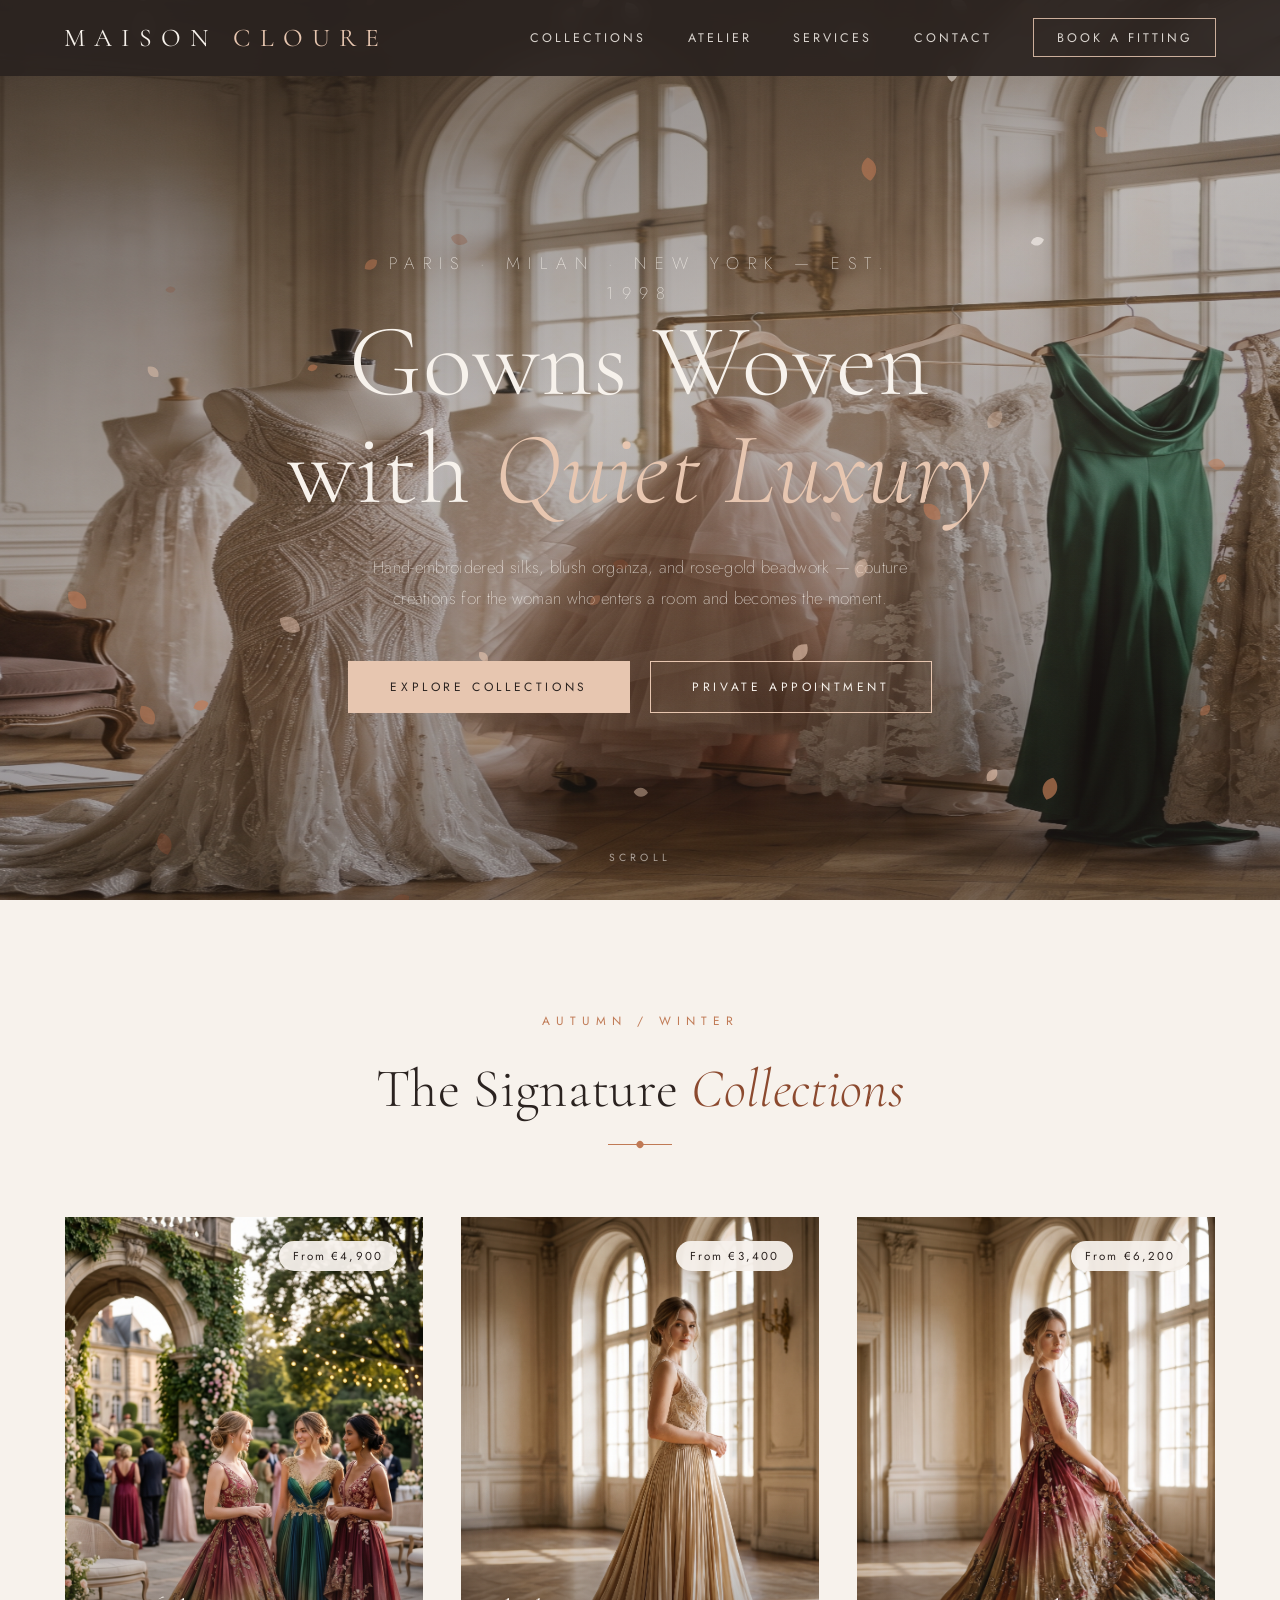
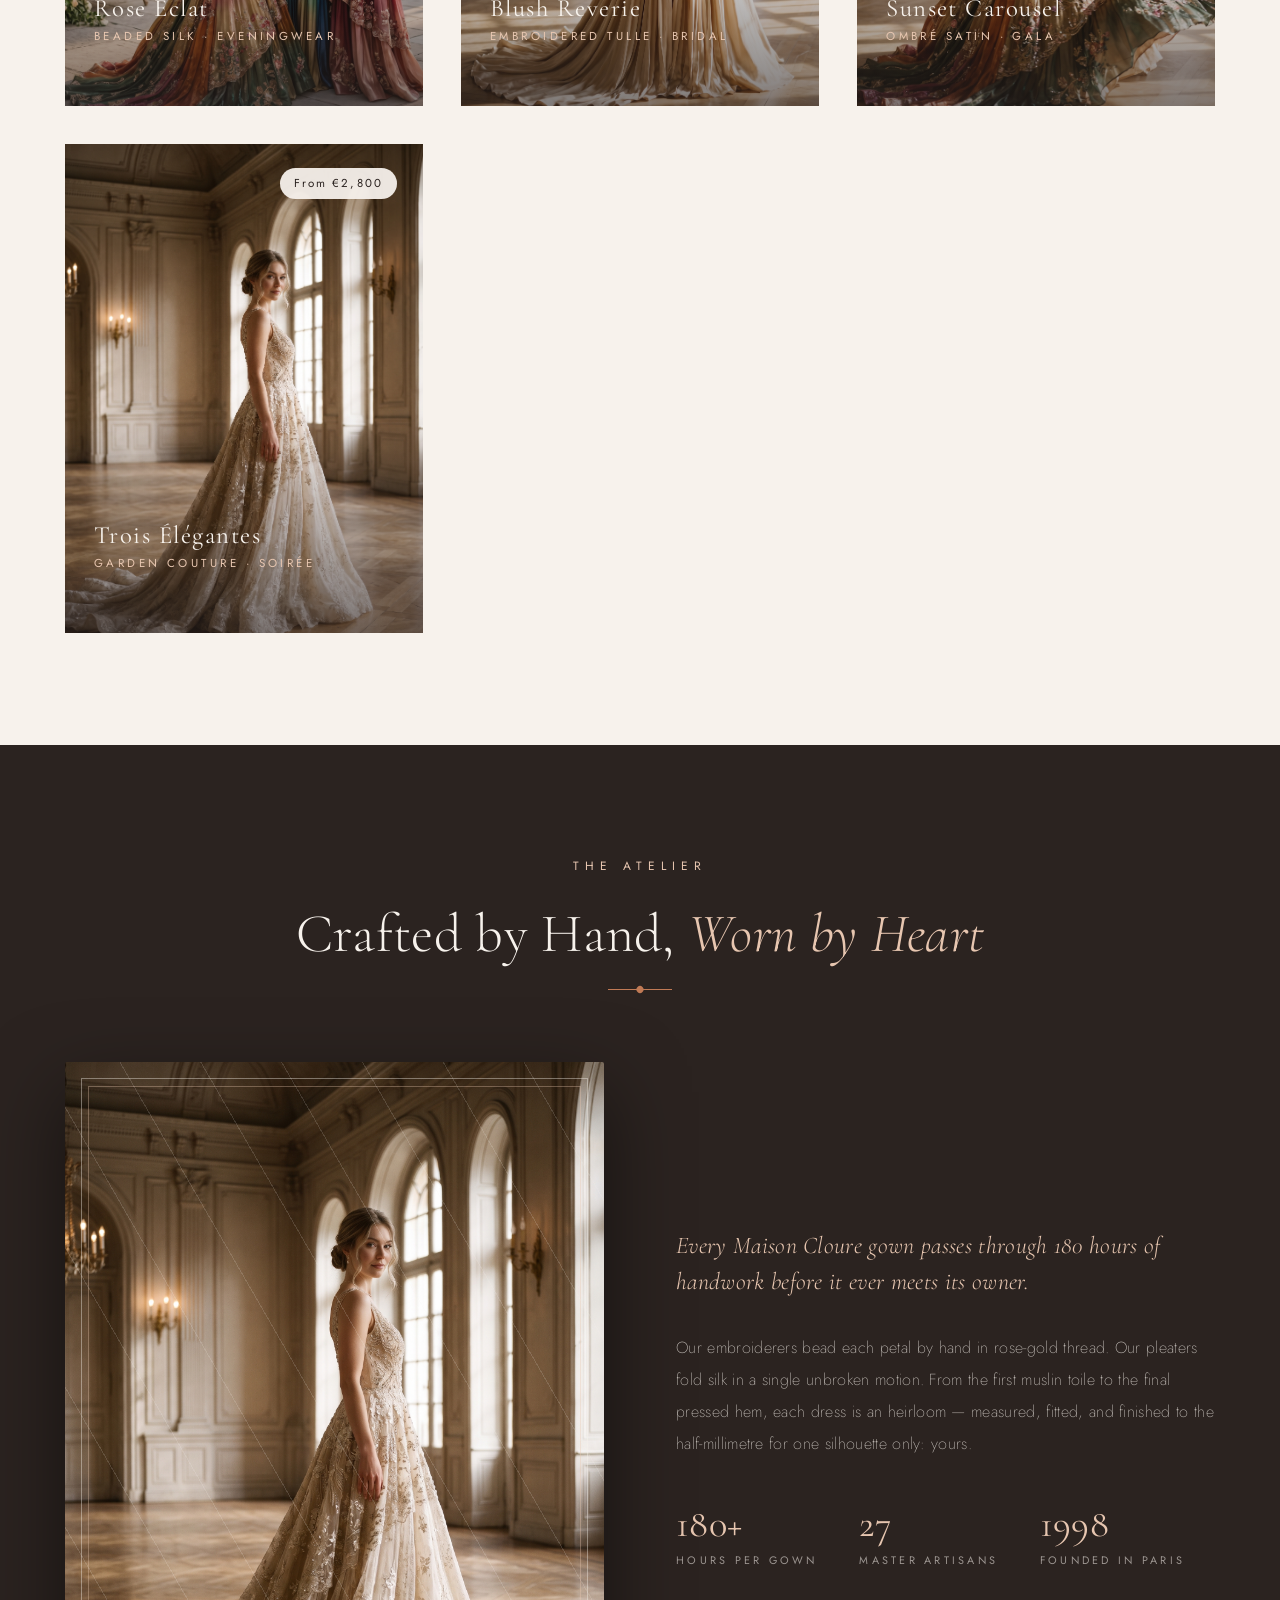
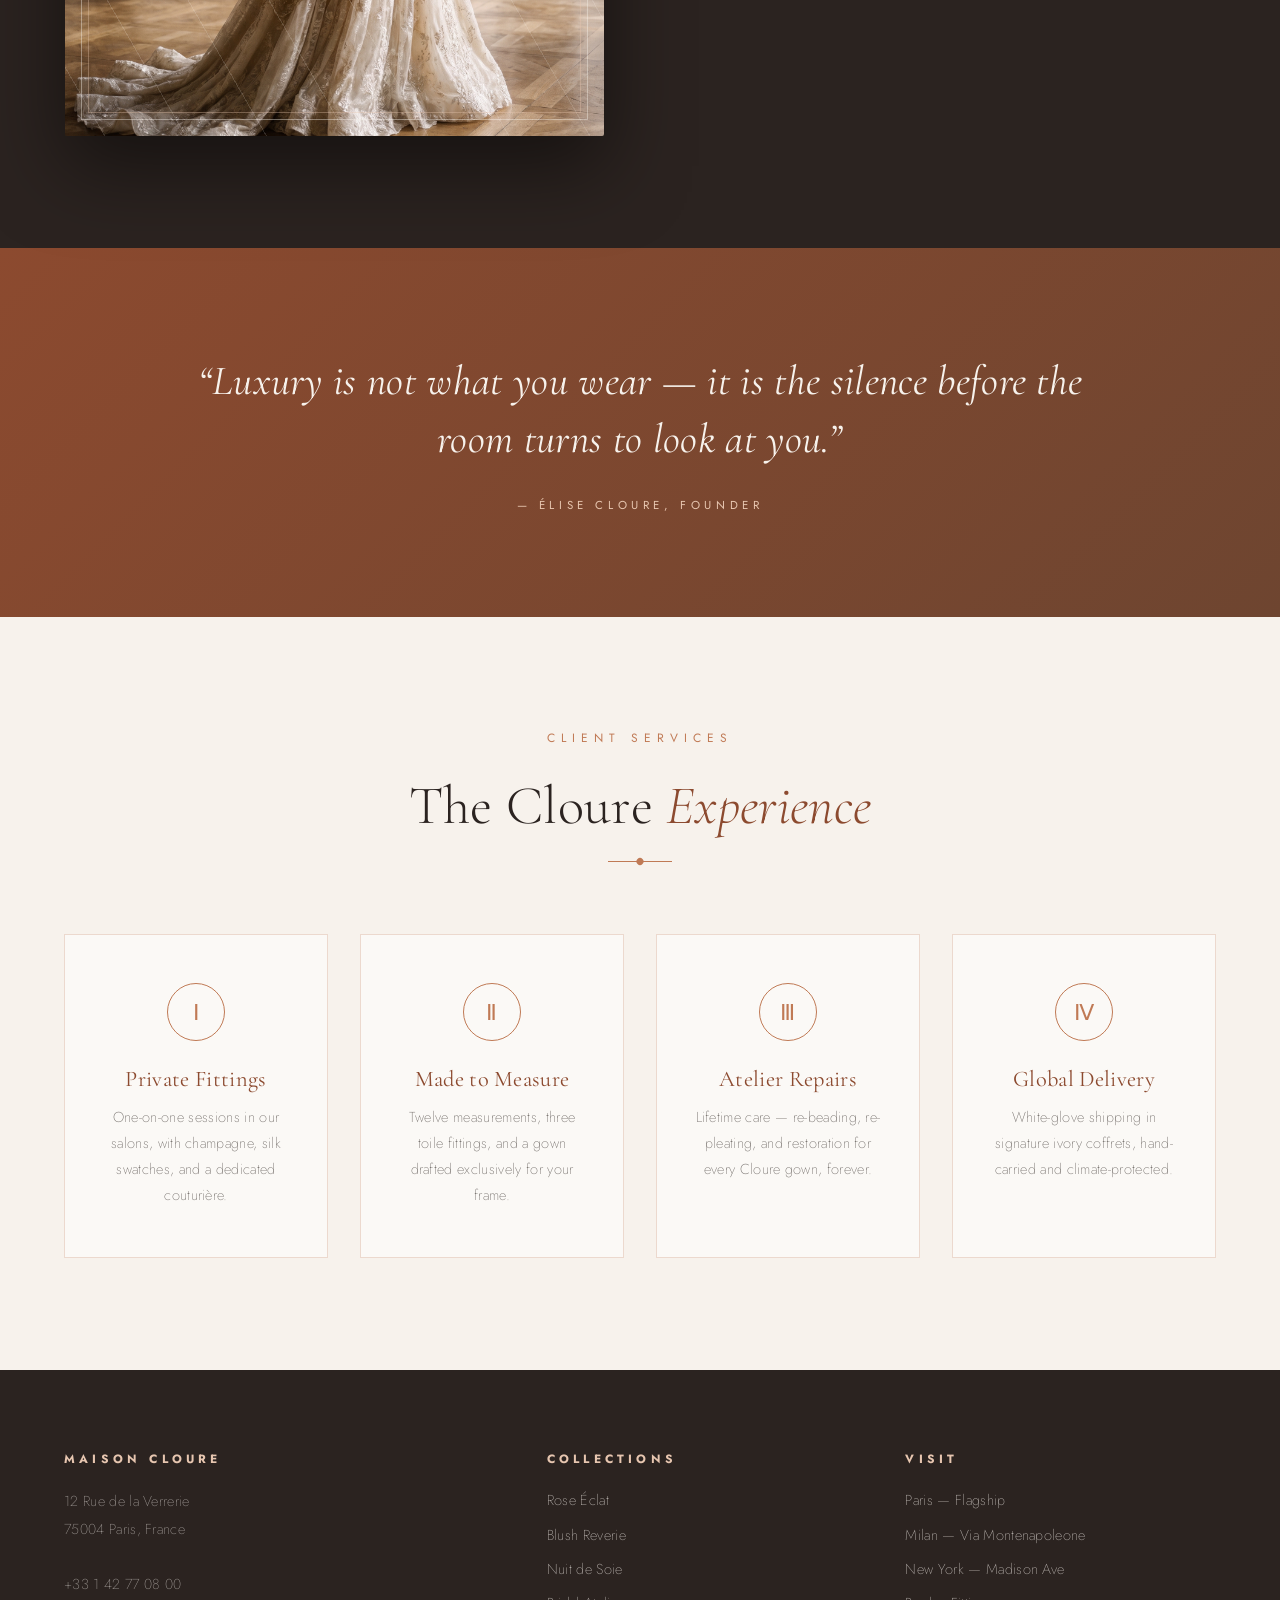
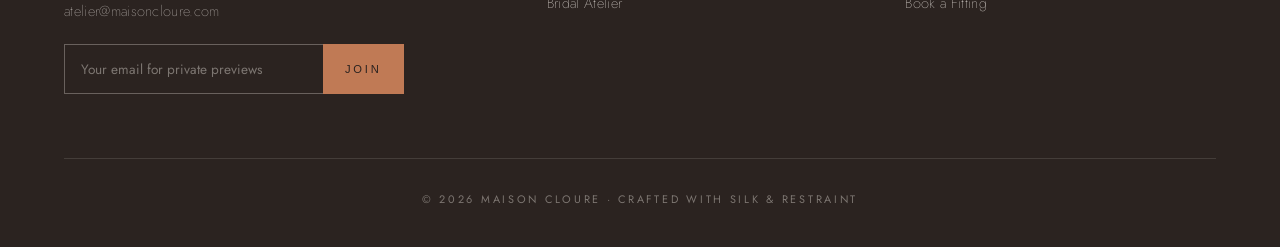
==== index.html @ 834e205f "Add files via upload" ====
<!DOCTYPE html>
<html lang="en">
<head>
<meta charset="UTF-8">
<meta name="viewport" content="width=device-width, initial-scale=1.0, viewport-fit=cover">
<meta name="theme-color" content="#2B2320">
<meta name="description" content="Maison Cloure — luxury womenswear couture. Hand-embroidered gowns in silk, lace and ombré organza.">
<title>Maison Cloure — Luxury Womenswear</title>
<link rel="preconnect" href="https://fonts.googleapis.com">
<link rel="preconnect" href="https://fonts.gstatic.com" crossorigin>
<link href="https://fonts.googleapis.com/css2?family=Cormorant+Garamond:ital,wght@0,300;0,400;0,500;0,600;1,400&family=Jost:wght@200;300;400;500&display=swap" rel="stylesheet">
<style>
  :root{
    --rose:#C07A55;
    --blush:#E7C6B0;
    --mauve:#8C4A2F;
    --ivory:#F7F2EC;
    --ink:#2B2320;
  }
  *{margin:0;padding:0;box-sizing:border-box}
  html{scroll-behavior:smooth;-webkit-text-size-adjust:100%;text-size-adjust:100%}
  body{
    font-family:'Jost',sans-serif;
    background:var(--ivory);
    color:var(--ink);
    letter-spacing:.02em;
    overflow-x:hidden;
  }
  h1,h2,h3,.serif{font-family:'Cormorant Garamond',serif;font-weight:400}
  img{max-width:100%;display:block}
  a{color:inherit;text-decoration:none}

  /* ===== NAV ===== */
  nav{
    position:fixed;top:0;left:0;right:0;z-index:100;
    display:flex;align-items:center;justify-content:space-between;
    padding:1.4rem 5%;
    background:rgba(43,35,32,.92);
    backdrop-filter:blur(10px);
    color:var(--ivory);
    transition:padding .4s ease, background .4s ease;
  }
  nav.scrolled{padding:.9rem 5%;background:rgba(43,35,32,.98)}
  .logo{font-family:'Cormorant Garamond',serif;font-size:1.6rem;letter-spacing:.35em;text-transform:uppercase}
  .logo span{color:var(--blush)}
  .nav-links{display:flex;gap:2.6rem;list-style:none;font-size:.78rem;letter-spacing:.24em;text-transform:uppercase}
  .nav-links a{position:relative;padding:.3rem 0;opacity:.85;transition:opacity .3s}
  .nav-links a:hover{opacity:1}
  .nav-links a::after{content:"";position:absolute;left:0;bottom:0;width:0;height:1px;background:var(--blush);transition:width .35s ease}
  .nav-links a:hover::after{width:100%}
  .burger{display:none;flex-direction:column;gap:5px;cursor:pointer;background:none;border:none}
  .burger span{width:24px;height:1.5px;background:var(--ivory)}
  @media(max-width:820px){
    .nav-links{position:absolute;top:100%;left:0;right:0;flex-direction:column;background:rgba(43,35,32,.98);
      padding:1.6rem 5%;gap:1.4rem;display:none}
    .nav-links.open{display:flex}
    .burger{display:flex}
  }

  /* ===== HERO ===== */
  .hero{
    min-height:100vh;
    background:
      linear-gradient(160deg, rgba(43,35,32,.66) 0%, rgba(43,35,32,.30) 45%, rgba(43,35,32,.55) 100%),
      radial-gradient(ellipse at 70% 30%, rgba(231,198,176,.18), transparent 55%),
      url('e.png') center 25%/cover no-repeat,
      rgba(43,35,32,1);
    display:flex;align-items:center;justify-content:center;text-align:center;
    color:var(--ivory);position:relative;overflow:hidden;
  }
  .hero-inner{padding:7rem 1.5rem 5rem;max-width:900px}
  .eyebrow{font-size:.75rem;letter-spacing:.5em;text-transform:uppercase;color:var(--blush);margin-bottom:1.6rem}
  .hero h1{font-size:clamp(3rem,8vw,6.5rem);line-height:1.05;font-weight:300}
  .hero h1 em{font-style:italic;color:var(--blush)}
  .hero p{margin:1.8rem auto 0;max-width:540px;font-weight:200;color:rgba(247,242,236,.85);font-size:1.05rem;line-height:1.8}
  .hero-cta{margin-top:3rem;display:flex;gap:1.2rem;justify-content:center;flex-wrap:wrap}
  .btn{
    display:inline-block;padding:1rem 2.6rem;font-size:.75rem;letter-spacing:.3em;text-transform:uppercase;
    border:1px solid var(--blush);color:var(--ivory);transition:all .4s ease;cursor:pointer;background:transparent;
  }
  .btn:hover{background:var(--rose);border-color:var(--rose);color:var(--ink)}
  .btn.fill{background:var(--blush);color:var(--ink)}
  .btn.fill:hover{background:var(--ivory);border-color:var(--ivory)}
  .scroll-hint{position:absolute;bottom:2.2rem;left:50%;transform:translateX(-50%);color:rgba(247,242,236,.6);font-size:.65rem;letter-spacing:.4em;text-transform:uppercase;animation:float 2.4s ease-in-out infinite}
  @keyframes float{0%,100%{transform:translate(-50%,0)}50%{transform:translate(-50%,8px)}}

  /* ===== SECTION SHELL ===== */
  section{padding:7rem 5%}
  .section-head{text-align:center;margin-bottom:4.5rem}
  .section-head .eyebrow{color:var(--rose)}
  .section-head h2{font-size:clamp(2.2rem,4.5vw,3.4rem);font-weight:300}
  .section-head h2 em{font-style:italic;color:var(--mauve)}
  .divider{width:64px;height:1px;background:var(--rose);margin:1.4rem auto 0;position:relative}
  .divider::after{content:"";position:absolute;left:50%;top:-3px;width:7px;height:7px;background:var(--rose);border-radius:50%;transform:translateX(-50%) rotate(45deg)}

  /* ===== COLLECTION ===== */
  .collections{background:var(--ivory)}
  .grid{display:grid;grid-template-columns:repeat(auto-fit,minmax(300px,1fr));gap:2.4rem;max-width:1150px;margin:0 auto}
  .card{position:relative;overflow:hidden;background:var(--ink);cursor:pointer}
  .card .visual{aspect-ratio:3/4.1;overflow:hidden;position:relative}
  .card .visual::before{content:"";position:absolute;inset:0;z-index:2;background:linear-gradient(to top, rgba(43,35,32,.6), transparent 45%);opacity:1;transition:opacity .5s}
  .card:hover .visual::before{opacity:.6}
  .fab{position:absolute;inset:0;transition:transform 1.1s cubic-bezier(.22,1,.36,1)}
  .card:hover .fab{transform:scale(1.06)}
  .fab.f1{background:url('a.png') center 22%/cover no-repeat}
  .fab.f2{background:url('b.png') center 24%/cover no-repeat}
  .fab.f3{background:url('c.png') center 20%/cover no-repeat}
  .fab.f4{background:url('d.png') center 30%/cover no-repeat}
  .card-label{
    position:absolute;left:0;right:0;bottom:0;z-index:3;padding:1.6rem 1.8rem;color:var(--ivory);
  }
  .card-label h3{font-size:1.55rem;letter-spacing:.06em}
  .card-label p{font-size:.72rem;letter-spacing:.3em;text-transform:uppercase;color:var(--blush);margin-top:.35rem}
  .price{position:absolute;right:1.6rem;top:1.5rem;z-index:3;background:rgba(247,242,236,.94);color:var(--ink);
    padding:.45rem .9rem;font-size:.72rem;letter-spacing:.18em;border-radius:2rem}
  .card-cta{
    z-index:3;margin-top:.9rem;display:inline-block;font-size:.68rem;letter-spacing:.32em;text-transform:uppercase;
    border-bottom:1px solid var(--rose);padding-bottom:.3rem;color:var(--blush);opacity:0;transform:translateY(8px);
    transition:all .45s ease .05s}
  .card:hover .card-cta{opacity:1;transform:translateY(0)}

  /* ===== CRAFT ===== */
  .craft{background:var(--ink);color:var(--ivory)}
  .craft .section-head h2{color:var(--ivory)}
  .craft .section-head .eyebrow{color:var(--blush)}
  .craft-wrap{display:grid;grid-template-columns:1fr 1fr;gap:4.5rem;max-width:1150px;margin:0 auto;align-items:center}
  @media(max-width:900px){.craft-wrap{grid-template-columns:1fr;gap:3rem}}
  .craft-visual{position:relative;aspect-ratio:4/5;border-radius:2px;overflow:hidden;
    background:url('d.png') center 25%/cover no-repeat;
    box-shadow:0 30px 80px rgba(0,0,0,.5)}
  .craft-visual::after{content:"";position:absolute;inset:0;
    background:repeating-linear-gradient(60deg, transparent 0 34px, rgba(247,242,236,.14) 34px 35px, transparent 35px 70px);}
  .frame{position:absolute;inset:1rem;border:1px solid rgba(247,242,236,.4);pointer-events:none}
  .frame::before{content:"";position:absolute;inset:.4rem;border:1px solid rgba(231,198,176,.35)}
  .craft-copy p{font-weight:200;line-height:2;color:rgba(247,242,236,.8);margin-bottom:1.4rem}
  .craft-copy .lead{font-family:'Cormorant Garamond',serif;font-size:1.5rem;font-style:italic;color:var(--blush);line-height:1.5;margin-bottom:2rem}
  .stats{display:flex;gap:2.6rem;margin-top:2.6rem;flex-wrap:wrap}
  .stat b{display:block;font-family:'Cormorant Garamond',serif;font-size:2.4rem;font-weight:400;color:var(--blush)}
  .stat span{font-size:.68rem;letter-spacing:.3em;text-transform:uppercase;color:rgba(247,242,236,.55)}

  /* ===== QUOTE ===== */
  .quote{background:linear-gradient(135deg,var(--mauve),#6E4530);color:var(--ivory);text-align:center;padding:6.5rem 5%}
  .quote blockquote{font-family:'Cormorant Garamond',serif;font-size:clamp(1.7rem,3.4vw,2.6rem);font-style:italic;max-width:900px;margin:0 auto;line-height:1.4}
  .quote cite{display:block;margin-top:1.8rem;font-family:'Jost',sans-serif;font-style:normal;font-size:.72rem;letter-spacing:.4em;text-transform:uppercase;color:var(--blush)}

  /* ===== ATELIER / SERVICES ===== */
  .services{background:var(--ivory)}
  .svc-grid{display:grid;grid-template-columns:repeat(auto-fit,minmax(240px,1fr));gap:2rem;max-width:1200px;margin:0 auto}
  .svc{background:rgba(255,255,255,.55);border:1px solid rgba(192,122,85,.25);padding:3rem 2.2rem;text-align:center;transition:all .4s ease}
  .svc:hover{transform:translateY(-6px);box-shadow:0 24px 50px rgba(140,74,47,.14);border-color:var(--rose)}
  .svc .icon{width:58px;height:58px;margin:0 auto 1.5rem;border-radius:50%;border:1px solid var(--rose);
    display:flex;align-items:center;justify-content:center;font-family:'Cormorant Garamond',serif;font-size:1.4rem;color:var(--rose)}
  .svc h3{font-size:1.4rem;margin-bottom:.8rem;color:var(--mauve)}
  .svc p{font-size:.9rem;font-weight:200;line-height:1.8;color:rgba(43,35,32,.7)}

  /* ===== FOOTER ===== */
  footer{background:var(--ink);color:var(--ivory);padding:5rem 5% 2.5rem}
  .foot-grid{display:grid;grid-template-columns:1.4fr 1fr 1fr;gap:3rem;max-width:1200px;margin:0 auto 4rem}
  @media(max-width:800px){.foot-grid{grid-template-columns:1fr;gap:2.4rem}}
  .foot-grid h4{font-size:.75rem;letter-spacing:.35em;text-transform:uppercase;color:var(--blush);margin-bottom:1.3rem}
  .foot-grid p{font-weight:200;color:rgba(247,242,236,.6);line-height:1.9;font-size:.9rem}
  .foot-grid ul{list-style:none}
  .foot-grid li{margin-bottom:.7rem}
  .foot-grid a{font-size:.9rem;font-weight:200;color:rgba(247,242,236,.75);transition:color .3s}
  .foot-grid a:hover{color:var(--blush)}
  .news-form{display:flex;margin-top:1.2rem;max-width:340px}
  .news-form input{flex:1;background:transparent;border:1px solid rgba(247,242,236,.3);border-right:none;padding:.85rem 1rem;color:var(--ivory);font-family:'Jost',sans-serif;font-size:.85rem;outline:none}
  .news-form input::placeholder{color:rgba(247,242,236,.4)}
  .news-form button{background:var(--rose);color:var(--ink);border:none;padding:0 1.4rem;font-size:.7rem;letter-spacing:.25em;text-transform:uppercase;cursor:pointer;transition:background .3s}
  .news-form button:hover{background:var(--blush)}
  .foot-bottom{border-top:1px solid rgba(247,242,236,.12);padding-top:2rem;text-align:center;font-size:.68rem;letter-spacing:.25em;text-transform:uppercase;color:rgba(247,242,236,.4)}

  /* reveal animation */
  .reveal{opacity:0;transform:translateY(30px);transition:opacity .9s ease,transform .9s ease}
  .reveal.in{opacity:1;transform:none}

  /* ===== RESPONSIVE — laptops & small desktops ===== */
  @media(max-width:1024px){
    section{padding:6rem 4%}
    .hero-inner{padding:7rem 1.5rem 5.5rem}
  }

  /* ===== RESPONSIVE — tablets ===== */
  @media(max-width:900px){
    .craft-wrap{grid-template-columns:1fr;gap:3rem}
    .craft-visual{max-width:520px;margin:0 auto;width:100%}
    section{padding:5rem 6%}
  }

  /* ===== RESPONSIVE — phones (landscape-ish to portrait) ===== */
  @media(max-width:860px){
    .hero{min-height:100svh;background-position:center 12%, center, center}
    .hero-inner{padding:6.5rem 1.4rem 6rem}
    .hero p{font-size:.95rem;line-height:1.7}
    .hero-cta{gap:.8rem}
    .hero-cta .btn{width:min(100%,330px);text-align:center;padding:1.05rem 0}
    .scroll-hint{bottom:1.1rem}
    .section-head{margin-bottom:3rem}
    .divider{margin-top:1.1rem}
    .stats{gap:1.8rem 2.4rem}
    .stat b{font-size:1.9rem}
    .quote{padding:4.6rem 6%}
    .news-form{max-width:100%}
  }

  /* ===== RESPONSIVE — small phones ===== */
  @media(max-width:620px){
    nav{padding:.95rem 5.5%}
    .logo{font-size:1.12rem;letter-spacing:.2em}
    .grid{grid-template-columns:1fr;gap:1.7rem;max-width:430px}
    .card-label{padding:1.25rem 1.3rem}
    .card-label h3{font-size:1.35rem}
    .price{right:1.05rem;top:1.05rem;font-size:.64rem;padding:.4rem .75rem}
    .svc{padding:2.5rem 1.7rem}
    .foot-grid{margin-bottom:3rem}
    .foot-bottom{font-size:.6rem;letter-spacing:.16em;line-height:1.9}
    .hero h1{line-height:1.08}
  }

  /* ===== RESPONSIVE — touch devices (no hover) ===== */
  @media(hover:none){
    .card-cta{opacity:1;transform:none}
    .nav-links a{padding:.55rem .1rem}
    .btn:active{background:var(--rose);border-color:var(--rose);color:var(--ink)}
  }

  /* ===== REDUCED MOTION ===== */
  @media(prefers-reduced-motion:reduce){
    html{scroll-behavior:auto}
    .reveal{opacity:1;transform:none;transition:none}
    .scroll-hint{animation:none}
    .card:hover .fab{transform:none}
  }
</style>
</head>
<body>

<!-- falling petals canvas -->
<style>
  #petals{position:fixed;inset:0;width:100%;height:100%;z-index:60;pointer-events:none;opacity:.8}
</style>
<canvas id="petals" aria-hidden="true"></canvas>

<nav id="nav">
  <a class="logo" href="#">Maison <span>Cloure</span></a>
  <ul class="nav-links" id="links">
    <li><a href="#collections">Collections</a></li>
    <li><a href="#craft">Atelier</a></li>
    <li><a href="#services">Services</a></li>
    <li><a href="#contact">Contact</a></li>
    <li><a href="#" style="border:1px solid var(--blush);padding:.6rem 1.4rem;">Book a Fitting</a></li>
  </ul>
  <button class="burger" id="burger" aria-label="Menu"><span></span><span></span><span></span></button>
</nav>

<!-- HERO -->
<header class="hero">
  <div class="hero-inner">
    <p class="eyebrow">Paris · Milan · New York — Est. 1998</p>
    <h1>Gowns Woven<br>with <em>Quiet Luxury</em></h1>
    <p>Hand-embroidered silks, blush organza, and rose-gold beadwork — couture creations for the woman who enters a room and becomes the moment.</p>
    <div class="hero-cta">
      <a class="btn fill" href="#collections">Explore Collections</a>
      <a class="btn" href="#contact">Private Appointment</a>
    </div>
  </div>
  <div class="scroll-hint">Scroll</div>
</header>

<!-- COLLECTIONS -->
<section class="collections" id="collections">
  <div class="section-head reveal">
    <p class="eyebrow">Autumn / Winter</p>
    <h2>The Signature <em>Collections</em></h2>
    <div class="divider"></div>
  </div>
  <div class="grid">
    <div class="card reveal">
      <div class="visual"><div class="fab f1"></div></div>
      <div class="price">From €4,900</div>
      <div class="card-label">
        <h3>Rose Éclat</h3>
        <p>Beaded Silk · Eveningwear</p>
        <a class="card-cta">View the piece →</a>
      </div>
    </div>
    <div class="card reveal">
      <div class="visual"><div class="fab f2"></div></div>
      <div class="price">From €3,400</div>
      <div class="card-label">
        <h3>Blush Reverie</h3>
        <p>Embroidered Tulle · Bridal</p>
        <a class="card-cta">View the piece →</a>
      </div>
    </div>
    <div class="card reveal">
      <div class="visual"><div class="fab f3"></div></div>
      <div class="price">From €6,200</div>
      <div class="card-label">
        <h3>Sunset Carousel</h3>
        <p>Ombré Satin · Gala</p>
        <a class="card-cta">View the piece →</a>
      </div>
    </div>
    <div class="card reveal">
      <div class="visual"><div class="fab f4"></div></div>
      <div class="price">From €2,800</div>
      <div class="card-label">
        <h3>Trois Élégantes</h3>
        <p>Garden Couture · Soirée</p>
        <a class="card-cta">View the piece →</a>
      </div>
    </div>
  </div>
</section>

<!-- CRAFT -->
<section class="craft" id="craft">
  <div class="section-head reveal">
    <p class="eyebrow">The Atelier</p>
    <h2 style="color:var(--ivory)">Crafted by Hand, <em style="color:var(--blush)">Worn by Heart</em></h2>
    <div class="divider"></div>
  </div>
  <div class="craft-wrap">
    <div class="craft-visual reveal"><div class="frame"></div></div>
    <div class="craft-copy reveal">
      <p class="lead">Every Maison Cloure gown passes through 180 hours of handwork before it ever meets its owner.</p>
      <p>Our embroiderers bead each petal by hand in rose-gold thread. Our pleaters fold silk in a single unbroken motion. From the first muslin toile to the final pressed hem, each dress is an heirloom — measured, fitted, and finished to the half-millimetre for one silhouette only: yours.</p>
      <div class="stats">
        <div class="stat"><b>180+</b><span>Hours per gown</span></div>
        <div class="stat"><b>27</b><span>Master artisans</span></div>
        <div class="stat"><b>1998</b><span>Founded in Paris</span></div>
      </div>
    </div>
  </div>
</section>

<!-- QUOTE -->
<section class="quote">
  <blockquote class="reveal">
    “Luxury is not what you wear — it is the silence before the room turns to look at you.”
  </blockquote>
  <cite class="reveal">— Élise Cloure, Founder</cite>
</section>

<!-- SERVICES -->
<section class="services" id="services">
  <div class="section-head reveal">
    <p class="eyebrow">Client Services</p>
    <h2>The Cloure <em>Experience</em></h2>
    <div class="divider"></div>
  </div>
  <div class="svc-grid">
    <div class="svc reveal">
      <div class="icon">Ⅰ</div>
      <h3>Private Fittings</h3>
      <p>One-on-one sessions in our salons, with champagne, silk swatches, and a dedicated couturière.</p>
    </div>
    <div class="svc reveal">
      <div class="icon">Ⅱ</div>
      <h3>Made to Measure</h3>
      <p>Twelve measurements, three toile fittings, and a gown drafted exclusively for your frame.</p>
    </div>
    <div class="svc reveal">
      <div class="icon">Ⅲ</div>
      <h3>Atelier Repairs</h3>
      <p>Lifetime care — re-beading, re-pleating, and restoration for every Cloure gown, forever.</p>
    </div>
    <div class="svc reveal">
      <div class="icon">Ⅳ</div>
      <h3>Global Delivery</h3>
      <p>White-glove shipping in signature ivory coffrets, hand-carried and climate-protected.</p>
    </div>
  </div>
</section>

<!-- FOOTER -->
<footer id="contact">
  <div class="foot-grid">
    <div>
      <h4>Maison Cloure</h4>
      <p>12 Rue de la Verrerie<br>75004 Paris, France<br><br>+33 1 42 77 08 00<br>atelier@maisoncloure.com</p>
      <form class="news-form" onsubmit="event.preventDefault(); this.querySelector('input').value=''; alert('Merci — you are on the list.')">
        <input type="email" placeholder="Your email for private previews" required>
        <button type="submit">Join</button>
      </form>
    </div>
    <div>
      <h4>Collections</h4>
      <ul>
        <li><a href="#collections">Rose Éclat</a></li>
        <li><a href="#collections">Blush Reverie</a></li>
        <li><a href="#collections">Nuit de Soie</a></li>
        <li><a href="#collections">Bridal Atelier</a></li>
      </ul>
    </div>
    <div>
      <h4>Visit</h4>
      <ul>
        <li><a href="#">Paris — Flagship</a></li>
        <li><a href="#">Milan — Via Montenapoleone</a></li>
        <li><a href="#">New York — Madison Ave</a></li>
        <li><a href="#">Book a Fitting</a></li>
      </ul>
    </div>
  </div>
  <div class="foot-bottom">© 2026 Maison Cloure · Crafted with silk &amp; restraint</div>
</footer>

<script>
  // nav shrink
  const nav=document.getElementById('nav');
  window.addEventListener('scroll',()=>nav.classList.toggle('scrolled',scrollY>40));
  // mobile menu
  const burger=document.getElementById('burger'),links=document.getElementById('links');
  burger.addEventListener('click',()=>links.classList.toggle('open'));
  links.querySelectorAll('a').forEach(a=>a.addEventListener('click',()=>links.classList.remove('open')));
  // reveal on scroll
  const io=new IntersectionObserver(es=>es.forEach(e=>{if(e.isIntersecting){e.target.classList.add('in');io.unobserve(e.target);}}),{threshold:.15});
  document.querySelectorAll('.reveal').forEach(el=>io.observe(el));

  /* ===== flowing petals (bloom with scroll) ===== */
  if(!matchMedia('(prefers-reduced-motion: reduce)').matches){
  const cv=document.getElementById('petals'),ctx=cv.getContext('2d');
  const DPR=Math.min(window.devicePixelRatio||1,2);
  let W,H;
  function size(){W=innerWidth;H=innerHeight;cv.width=W*DPR;cv.height=H*DPR;ctx.setTransform(DPR,0,0,DPR,0,0);}
  size();addEventListener('resize',size);

  const COLORS=['#E7C6B0','#C07A55','#F7F2EC','rgba(140,74,47,.6)'];
  const MAX=110,parts=[];
  function spawn(fromTop){
    parts.push({
      x:Math.random()*W,
      y:fromTop?-30-Math.random()*60:Math.random()*H,
      s:5+Math.random()*7,
      r:Math.random()*Math.PI*2,
      vr:(Math.random()-.5)*.035,
      vy:.4+Math.random()*.8,
      sw:Math.random()*Math.PI*2,
      ssp:.5+Math.random(),
      a:.5+Math.random()*.4,
      c:COLORS[Math.floor(Math.random()*COLORS.length)]
    });
  }
  for(let i=0;i<34;i++)spawn(false);

  let flow=1,flowTarget=1,lastY=scrollY;
  addEventListener('scroll',()=>{
    const d=Math.abs(scrollY-lastY);lastY=scrollY;
    flowTarget=Math.min(4,1+d*.05);
    const n=Math.min(Math.floor(d/6),7);
    for(let i=0;i<n&&parts.length<MAX;i++)spawn(true);
  }, {passive:true});

  function draw(p){
    ctx.save();ctx.translate(p.x,p.y);ctx.rotate(p.r);
    ctx.globalAlpha=p.a;ctx.fillStyle=p.c;
    ctx.beginPath();
    ctx.moveTo(0,-p.s);
    ctx.bezierCurveTo(p.s*.85,-p.s*.45,p.s*.8,p.s*.55,0,p.s);
    ctx.bezierCurveTo(-p.s*.8,p.s*.55,-p.s*.85,-p.s*.45,0,-p.s);
    ctx.fill();ctx.restore();
  }
  function tick(){
    flowTarget+=(1-flowTarget)*.03;
    flow+=(flowTarget-flow)*.08;
    ctx.clearRect(0,0,W,H);
    for(let i=parts.length-1;i>=0;i--){
      const p=parts[i];
      p.y+=p.vy*flow*(p.s/10);            /* big petals fall faster */
      p.sw+=.008*p.ssp*flow;              /* sway */
      p.x+=Math.sin(p.sw)*.7*flow;
      p.r+=p.vr*flow;
      if(p.y>H+40){
        if(parts.length>MAX)parts.splice(i,1);
        else{p.y=-30;p.x=Math.random()*W;}
      }else draw(p);
    }
    requestAnimationFrame(tick);
  }
  tick();
  }
</script>
</body>
</html>
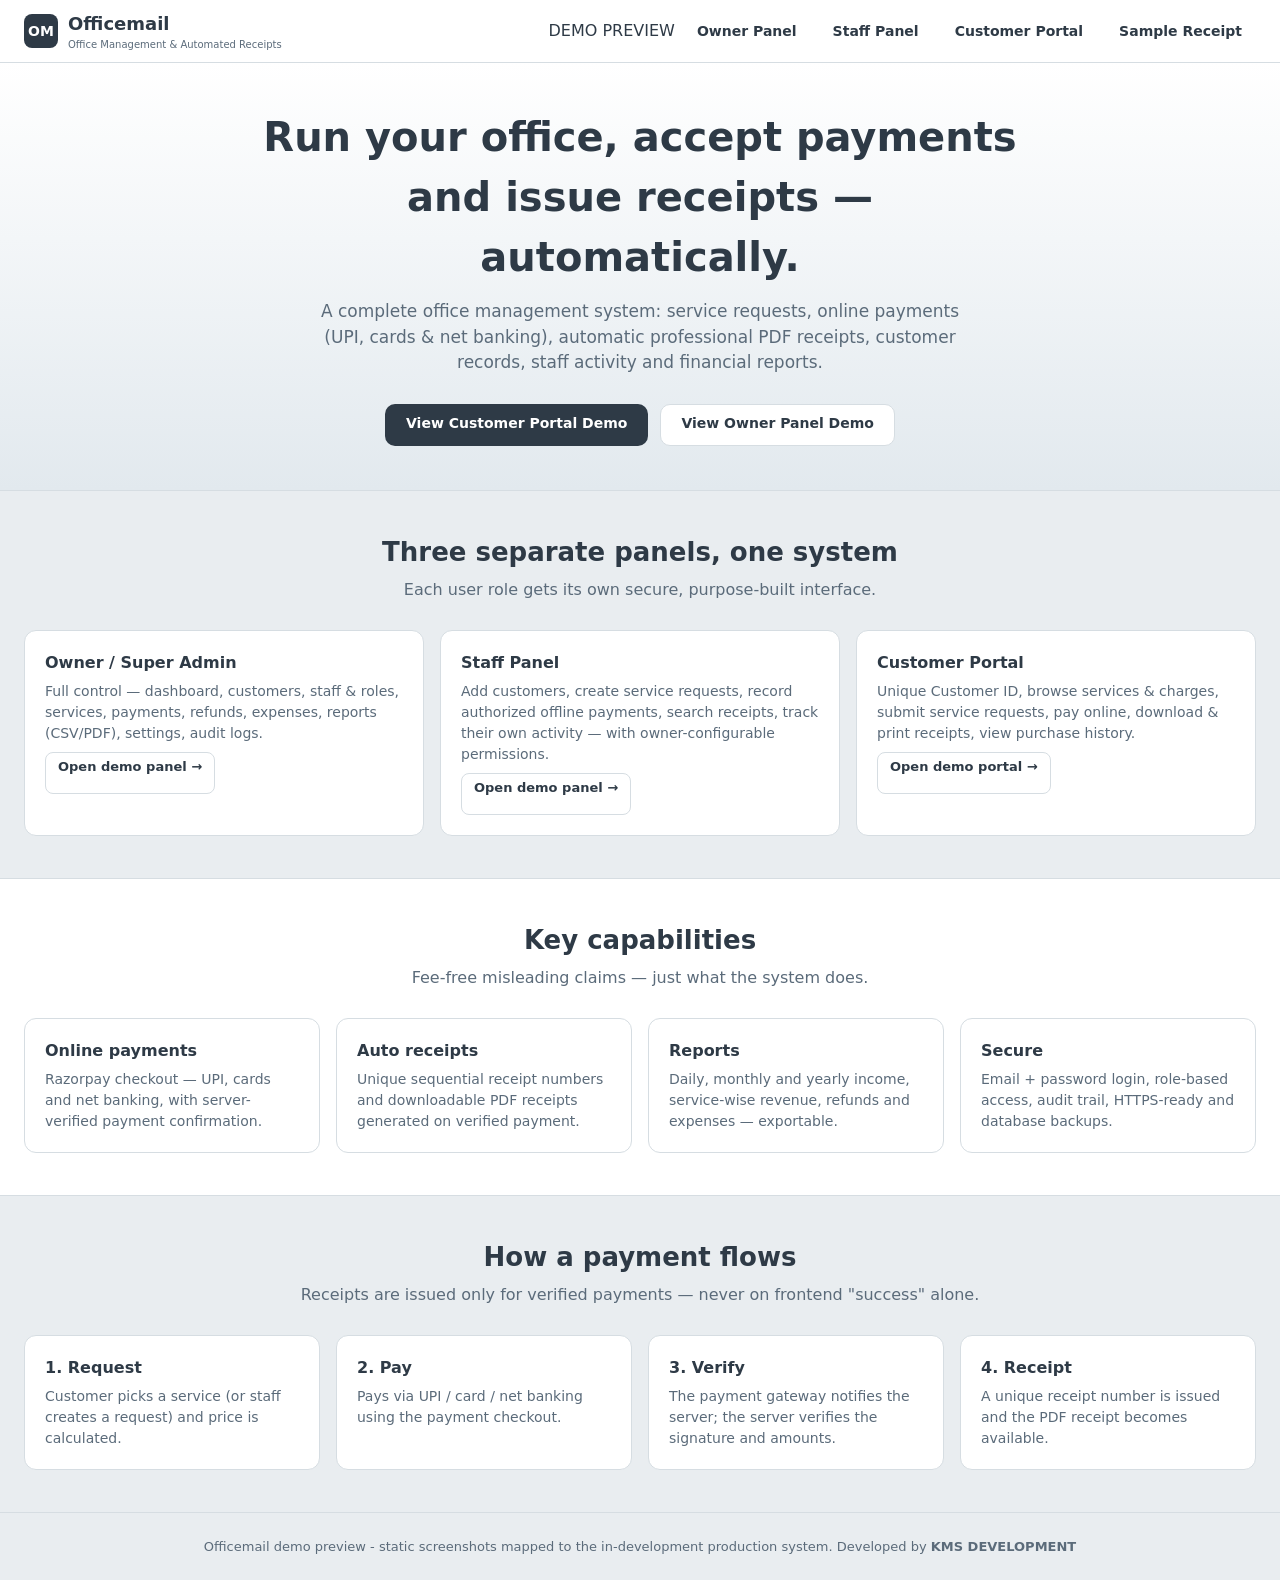
==== commit 8cbc2b13: "Add files via upload" ====
--- a/index.html
+++ b/index.html
@@ -1,486 +1,93 @@
+<!-- Officemail — DEMO LANDING PAGE (static preview, no backend) -->
 <!DOCTYPE html>
 <html lang="en">
 <head>
-<meta charset="UTF-8">
-<meta name="viewport" content="width=device-width, initial-scale=1.0, viewport-fit=cover">
-<meta name="theme-color" content="#2B2320">
-<meta name="description" content="Maison Cloure — luxury womenswear couture. Hand-embroidered gowns in silk, lace and ombré organza.">
-<title>Maison Cloure — Luxury Womenswear</title>
-<link rel="preconnect" href="https://fonts.googleapis.com">
-<link rel="preconnect" href="https://fonts.gstatic.com" crossorigin>
-<link href="https://fonts.googleapis.com/css2?family=Cormorant+Garamond:ital,wght@0,300;0,400;0,500;0,600;1,400&family=Jost:wght@200;300;400;500&display=swap" rel="stylesheet">
-<style>
-  :root{
-    --rose:#C07A55;
-    --blush:#E7C6B0;
-    --mauve:#8C4A2F;
-    --ivory:#F7F2EC;
-    --ink:#2B2320;
-  }
-  *{margin:0;padding:0;box-sizing:border-box}
-  html{scroll-behavior:smooth;-webkit-text-size-adjust:100%;text-size-adjust:100%}
-  body{
-    font-family:'Jost',sans-serif;
-    background:var(--ivory);
-    color:var(--ink);
-    letter-spacing:.02em;
-    overflow-x:hidden;
-  }
-  h1,h2,h3,.serif{font-family:'Cormorant Garamond',serif;font-weight:400}
-  img{max-width:100%;display:block}
-  a{color:inherit;text-decoration:none}
-
-  /* ===== NAV ===== */
-  nav{
-    position:fixed;top:0;left:0;right:0;z-index:100;
-    display:flex;align-items:center;justify-content:space-between;
-    padding:1.4rem 5%;
-    background:rgba(43,35,32,.92);
-    backdrop-filter:blur(10px);
-    color:var(--ivory);
-    transition:padding .4s ease, background .4s ease;
-  }
-  nav.scrolled{padding:.9rem 5%;background:rgba(43,35,32,.98)}
-  .logo{font-family:'Cormorant Garamond',serif;font-size:1.6rem;letter-spacing:.35em;text-transform:uppercase}
-  .logo span{color:var(--blush)}
-  .nav-links{display:flex;gap:2.6rem;list-style:none;font-size:.78rem;letter-spacing:.24em;text-transform:uppercase}
-  .nav-links a{position:relative;padding:.3rem 0;opacity:.85;transition:opacity .3s}
-  .nav-links a:hover{opacity:1}
-  .nav-links a::after{content:"";position:absolute;left:0;bottom:0;width:0;height:1px;background:var(--blush);transition:width .35s ease}
-  .nav-links a:hover::after{width:100%}
-  .burger{display:none;flex-direction:column;gap:5px;cursor:pointer;background:none;border:none}
-  .burger span{width:24px;height:1.5px;background:var(--ivory)}
-  @media(max-width:820px){
-    .nav-links{position:absolute;top:100%;left:0;right:0;flex-direction:column;background:rgba(43,35,32,.98);
-      padding:1.6rem 5%;gap:1.4rem;display:none}
-    .nav-links.open{display:flex}
-    .burger{display:flex}
-  }
-
-  /* ===== HERO ===== */
-  .hero{
-    min-height:100vh;
-    background:
-      linear-gradient(160deg, rgba(43,35,32,.66) 0%, rgba(43,35,32,.30) 45%, rgba(43,35,32,.55) 100%),
-      radial-gradient(ellipse at 70% 30%, rgba(231,198,176,.18), transparent 55%),
-      url('e.png') center 25%/cover no-repeat,
-      rgba(43,35,32,1);
-    display:flex;align-items:center;justify-content:center;text-align:center;
-    color:var(--ivory);position:relative;overflow:hidden;
-  }
-  .hero-inner{padding:7rem 1.5rem 5rem;max-width:900px}
-  .eyebrow{font-size:.75rem;letter-spacing:.5em;text-transform:uppercase;color:var(--blush);margin-bottom:1.6rem}
-  .hero h1{font-size:clamp(3rem,8vw,6.5rem);line-height:1.05;font-weight:300}
-  .hero h1 em{font-style:italic;color:var(--blush)}
-  .hero p{margin:1.8rem auto 0;max-width:540px;font-weight:200;color:rgba(247,242,236,.85);font-size:1.05rem;line-height:1.8}
-  .hero-cta{margin-top:3rem;display:flex;gap:1.2rem;justify-content:center;flex-wrap:wrap}
-  .btn{
-    display:inline-block;padding:1rem 2.6rem;font-size:.75rem;letter-spacing:.3em;text-transform:uppercase;
-    border:1px solid var(--blush);color:var(--ivory);transition:all .4s ease;cursor:pointer;background:transparent;
-  }
-  .btn:hover{background:var(--rose);border-color:var(--rose);color:var(--ink)}
-  .btn.fill{background:var(--blush);color:var(--ink)}
-  .btn.fill:hover{background:var(--ivory);border-color:var(--ivory)}
-  .scroll-hint{position:absolute;bottom:2.2rem;left:50%;transform:translateX(-50%);color:rgba(247,242,236,.6);font-size:.65rem;letter-spacing:.4em;text-transform:uppercase;animation:float 2.4s ease-in-out infinite}
-  @keyframes float{0%,100%{transform:translate(-50%,0)}50%{transform:translate(-50%,8px)}}
-
-  /* ===== SECTION SHELL ===== */
-  section{padding:7rem 5%}
-  .section-head{text-align:center;margin-bottom:4.5rem}
-  .section-head .eyebrow{color:var(--rose)}
-  .section-head h2{font-size:clamp(2.2rem,4.5vw,3.4rem);font-weight:300}
-  .section-head h2 em{font-style:italic;color:var(--mauve)}
-  .divider{width:64px;height:1px;background:var(--rose);margin:1.4rem auto 0;position:relative}
-  .divider::after{content:"";position:absolute;left:50%;top:-3px;width:7px;height:7px;background:var(--rose);border-radius:50%;transform:translateX(-50%) rotate(45deg)}
-
-  /* ===== COLLECTION ===== */
-  .collections{background:var(--ivory)}
-  .grid{display:grid;grid-template-columns:repeat(auto-fit,minmax(300px,1fr));gap:2.4rem;max-width:1150px;margin:0 auto}
-  .card{position:relative;overflow:hidden;background:var(--ink);cursor:pointer}
-  .card .visual{aspect-ratio:3/4.1;overflow:hidden;position:relative}
-  .card .visual::before{content:"";position:absolute;inset:0;z-index:2;background:linear-gradient(to top, rgba(43,35,32,.6), transparent 45%);opacity:1;transition:opacity .5s}
-  .card:hover .visual::before{opacity:.6}
-  .fab{position:absolute;inset:0;transition:transform 1.1s cubic-bezier(.22,1,.36,1)}
-  .card:hover .fab{transform:scale(1.06)}
-  .fab.f1{background:url('a.png') center 22%/cover no-repeat}
-  .fab.f2{background:url('b.png') center 24%/cover no-repeat}
-  .fab.f3{background:url('c.png') center 20%/cover no-repeat}
-  .fab.f4{background:url('d.png') center 30%/cover no-repeat}
-  .card-label{
-    position:absolute;left:0;right:0;bottom:0;z-index:3;padding:1.6rem 1.8rem;color:var(--ivory);
-  }
-  .card-label h3{font-size:1.55rem;letter-spacing:.06em}
-  .card-label p{font-size:.72rem;letter-spacing:.3em;text-transform:uppercase;color:var(--blush);margin-top:.35rem}
-  .price{position:absolute;right:1.6rem;top:1.5rem;z-index:3;background:rgba(247,242,236,.94);color:var(--ink);
-    padding:.45rem .9rem;font-size:.72rem;letter-spacing:.18em;border-radius:2rem}
-  .card-cta{
-    z-index:3;margin-top:.9rem;display:inline-block;font-size:.68rem;letter-spacing:.32em;text-transform:uppercase;
-    border-bottom:1px solid var(--rose);padding-bottom:.3rem;color:var(--blush);opacity:0;transform:translateY(8px);
-    transition:all .45s ease .05s}
-  .card:hover .card-cta{opacity:1;transform:translateY(0)}
-
-  /* ===== CRAFT ===== */
-  .craft{background:var(--ink);color:var(--ivory)}
-  .craft .section-head h2{color:var(--ivory)}
-  .craft .section-head .eyebrow{color:var(--blush)}
-  .craft-wrap{display:grid;grid-template-columns:1fr 1fr;gap:4.5rem;max-width:1150px;margin:0 auto;align-items:center}
-  @media(max-width:900px){.craft-wrap{grid-template-columns:1fr;gap:3rem}}
-  .craft-visual{position:relative;aspect-ratio:4/5;border-radius:2px;overflow:hidden;
-    background:url('d.png') center 25%/cover no-repeat;
-    box-shadow:0 30px 80px rgba(0,0,0,.5)}
-  .craft-visual::after{content:"";position:absolute;inset:0;
-    background:repeating-linear-gradient(60deg, transparent 0 34px, rgba(247,242,236,.14) 34px 35px, transparent 35px 70px);}
-  .frame{position:absolute;inset:1rem;border:1px solid rgba(247,242,236,.4);pointer-events:none}
-  .frame::before{content:"";position:absolute;inset:.4rem;border:1px solid rgba(231,198,176,.35)}
-  .craft-copy p{font-weight:200;line-height:2;color:rgba(247,242,236,.8);margin-bottom:1.4rem}
-  .craft-copy .lead{font-family:'Cormorant Garamond',serif;font-size:1.5rem;font-style:italic;color:var(--blush);line-height:1.5;margin-bottom:2rem}
-  .stats{display:flex;gap:2.6rem;margin-top:2.6rem;flex-wrap:wrap}
-  .stat b{display:block;font-family:'Cormorant Garamond',serif;font-size:2.4rem;font-weight:400;color:var(--blush)}
-  .stat span{font-size:.68rem;letter-spacing:.3em;text-transform:uppercase;color:rgba(247,242,236,.55)}
-
-  /* ===== QUOTE ===== */
-  .quote{background:linear-gradient(135deg,var(--mauve),#6E4530);color:var(--ivory);text-align:center;padding:6.5rem 5%}
-  .quote blockquote{font-family:'Cormorant Garamond',serif;font-size:clamp(1.7rem,3.4vw,2.6rem);font-style:italic;max-width:900px;margin:0 auto;line-height:1.4}
-  .quote cite{display:block;margin-top:1.8rem;font-family:'Jost',sans-serif;font-style:normal;font-size:.72rem;letter-spacing:.4em;text-transform:uppercase;color:var(--blush)}
-
-  /* ===== ATELIER / SERVICES ===== */
-  .services{background:var(--ivory)}
-  .svc-grid{display:grid;grid-template-columns:repeat(auto-fit,minmax(240px,1fr));gap:2rem;max-width:1200px;margin:0 auto}
-  .svc{background:rgba(255,255,255,.55);border:1px solid rgba(192,122,85,.25);padding:3rem 2.2rem;text-align:center;transition:all .4s ease}
-  .svc:hover{transform:translateY(-6px);box-shadow:0 24px 50px rgba(140,74,47,.14);border-color:var(--rose)}
-  .svc .icon{width:58px;height:58px;margin:0 auto 1.5rem;border-radius:50%;border:1px solid var(--rose);
-    display:flex;align-items:center;justify-content:center;font-family:'Cormorant Garamond',serif;font-size:1.4rem;color:var(--rose)}
-  .svc h3{font-size:1.4rem;margin-bottom:.8rem;color:var(--mauve)}
-  .svc p{font-size:.9rem;font-weight:200;line-height:1.8;color:rgba(43,35,32,.7)}
-
-  /* ===== FOOTER ===== */
-  footer{background:var(--ink);color:var(--ivory);padding:5rem 5% 2.5rem}
-  .foot-grid{display:grid;grid-template-columns:1.4fr 1fr 1fr;gap:3rem;max-width:1200px;margin:0 auto 4rem}
-  @media(max-width:800px){.foot-grid{grid-template-columns:1fr;gap:2.4rem}}
-  .foot-grid h4{font-size:.75rem;letter-spacing:.35em;text-transform:uppercase;color:var(--blush);margin-bottom:1.3rem}
-  .foot-grid p{font-weight:200;color:rgba(247,242,236,.6);line-height:1.9;font-size:.9rem}
-  .foot-grid ul{list-style:none}
-  .foot-grid li{margin-bottom:.7rem}
-  .foot-grid a{font-size:.9rem;font-weight:200;color:rgba(247,242,236,.75);transition:color .3s}
-  .foot-grid a:hover{color:var(--blush)}
-  .news-form{display:flex;margin-top:1.2rem;max-width:340px}
-  .news-form input{flex:1;background:transparent;border:1px solid rgba(247,242,236,.3);border-right:none;padding:.85rem 1rem;color:var(--ivory);font-family:'Jost',sans-serif;font-size:.85rem;outline:none}
-  .news-form input::placeholder{color:rgba(247,242,236,.4)}
-  .news-form button{background:var(--rose);color:var(--ink);border:none;padding:0 1.4rem;font-size:.7rem;letter-spacing:.25em;text-transform:uppercase;cursor:pointer;transition:background .3s}
-  .news-form button:hover{background:var(--blush)}
-  .foot-bottom{border-top:1px solid rgba(247,242,236,.12);padding-top:2rem;text-align:center;font-size:.68rem;letter-spacing:.25em;text-transform:uppercase;color:rgba(247,242,236,.4)}
-
-  /* reveal animation */
-  .reveal{opacity:0;transform:translateY(30px);transition:opacity .9s ease,transform .9s ease}
-  .reveal.in{opacity:1;transform:none}
-
-  /* ===== RESPONSIVE — laptops & small desktops ===== */
-  @media(max-width:1024px){
-    section{padding:6rem 4%}
-    .hero-inner{padding:7rem 1.5rem 5.5rem}
-  }
-
-  /* ===== RESPONSIVE — tablets ===== */
-  @media(max-width:900px){
-    .craft-wrap{grid-template-columns:1fr;gap:3rem}
-    .craft-visual{max-width:520px;margin:0 auto;width:100%}
-    section{padding:5rem 6%}
-  }
-
-  /* ===== RESPONSIVE — phones (landscape-ish to portrait) ===== */
-  @media(max-width:860px){
-    .hero{min-height:100svh;background-position:center 12%, center, center}
-    .hero-inner{padding:6.5rem 1.4rem 6rem}
-    .hero p{font-size:.95rem;line-height:1.7}
-    .hero-cta{gap:.8rem}
-    .hero-cta .btn{width:min(100%,330px);text-align:center;padding:1.05rem 0}
-    .scroll-hint{bottom:1.1rem}
-    .section-head{margin-bottom:3rem}
-    .divider{margin-top:1.1rem}
-    .stats{gap:1.8rem 2.4rem}
-    .stat b{font-size:1.9rem}
-    .quote{padding:4.6rem 6%}
-    .news-form{max-width:100%}
-  }
-
-  /* ===== RESPONSIVE — small phones ===== */
-  @media(max-width:620px){
-    nav{padding:.95rem 5.5%}
-    .logo{font-size:1.12rem;letter-spacing:.2em}
-    .grid{grid-template-columns:1fr;gap:1.7rem;max-width:430px}
-    .card-label{padding:1.25rem 1.3rem}
-    .card-label h3{font-size:1.35rem}
-    .price{right:1.05rem;top:1.05rem;font-size:.64rem;padding:.4rem .75rem}
-    .svc{padding:2.5rem 1.7rem}
-    .foot-grid{margin-bottom:3rem}
-    .foot-bottom{font-size:.6rem;letter-spacing:.16em;line-height:1.9}
-    .hero h1{line-height:1.08}
-  }
-
-  /* ===== RESPONSIVE — touch devices (no hover) ===== */
-  @media(hover:none){
-    .card-cta{opacity:1;transform:none}
-    .nav-links a{padding:.55rem .1rem}
-    .btn:active{background:var(--rose);border-color:var(--rose);color:var(--ink)}
-  }
-
-  /* ===== REDUCED MOTION ===== */
-  @media(prefers-reduced-motion:reduce){
-    html{scroll-behavior:auto}
-    .reveal{opacity:1;transform:none;transition:none}
-    .scroll-hint{animation:none}
-    .card:hover .fab{transform:none}
-  }
-</style>
+  <meta charset="UTF-8" />
+  <meta name="viewport" content="width=device-width, initial-scale=1.0, maximum-scale=1.0, viewport-fit=cover" />
+  <title>Officemail — Office &amp; Payment Receipt Management (Demo)</title>
+  <meta name="theme-color" content="#2E3A46" />
+  <link rel="manifest" href="manifest.webmanifest" />
+  <link rel="icon" type="image/svg+xml" href="icon.svg" />
+  <link rel="stylesheet" href="style.css" />
 </head>
 <body>
+  <header class="topbar">
+    <a class="brand" href="index.html">
+      <div class="logo">OM</div>
+      <div>Officemail<small>Office Management &amp; Automated Receipts</small></div></a>
+    <nav class="nav">
+      <span class="demo-mode">DEMO PREVIEW</span>
+      <a href="owner.html">Owner Panel</a>
+      <a href="staff.html">Staff Panel</a>
+      <a href="customer.html">Customer Portal</a>
+      <a href="receipt.html">Sample Receipt</a>
+      
+    </nav>
+    <button class="menu-toggle" aria-label="Open menu"><svg width="20" height="20" viewBox="0 0 24 24" fill="none" stroke="currentColor" stroke-width="2" stroke-linecap="round"><path d="M4 7h16M4 12h16M4 17h16"/></svg></button>
+  </header>
 
-<!-- falling petals canvas -->
-<style>
-  #petals{position:fixed;inset:0;width:100%;height:100%;z-index:60;pointer-events:none;opacity:.8}
-</style>
-<canvas id="petals" aria-hidden="true"></canvas>
-
-<nav id="nav">
-  <a class="logo" href="#">Maison <span>Cloure</span></a>
-  <ul class="nav-links" id="links">
-    <li><a href="#collections">Collections</a></li>
-    <li><a href="#craft">Atelier</a></li>
-    <li><a href="#services">Services</a></li>
-    <li><a href="#contact">Contact</a></li>
-    <li><a href="#" style="border:1px solid var(--blush);padding:.6rem 1.4rem;">Book a Fitting</a></li>
-  </ul>
-  <button class="burger" id="burger" aria-label="Menu"><span></span><span></span><span></span></button>
-</nav>
-
-<!-- HERO -->
-<header class="hero">
-  <div class="hero-inner">
-    <p class="eyebrow">Paris · Milan · New York — Est. 1998</p>
-    <h1>Gowns Woven<br>with <em>Quiet Luxury</em></h1>
-    <p>Hand-embroidered silks, blush organza, and rose-gold beadwork — couture creations for the woman who enters a room and becomes the moment.</p>
-    <div class="hero-cta">
-      <a class="btn fill" href="#collections">Explore Collections</a>
-      <a class="btn" href="#contact">Private Appointment</a>
+  <div class="hero">
+    <h1>Run your office, accept payments and issue receipts — automatically.</h1>
+    <p class="lead">
+      A complete office management system: service requests, online payments (UPI, cards &amp; net banking),
+      automatic professional PDF receipts, customer records, staff activity and financial reports.
+    </p>
+    <div class="cta">
+      <a class="btn btn-primary" href="customer.html">View Customer Portal Demo</a>
+      <a class="btn btn-outline" href="owner.html">View Owner Panel Demo</a>
     </div>
   </div>
-  <div class="scroll-hint">Scroll</div>
-</header>
 
-<!-- COLLECTIONS -->
-<section class="collections" id="collections">
-  <div class="section-head reveal">
-    <p class="eyebrow">Autumn / Winter</p>
-    <h2>The Signature <em>Collections</em></h2>
-    <div class="divider"></div>
-  </div>
-  <div class="grid">
-    <div class="card reveal">
-      <div class="visual"><div class="fab f1"></div></div>
-      <div class="price">From €4,900</div>
-      <div class="card-label">
-        <h3>Rose Éclat</h3>
-        <p>Beaded Silk · Eveningwear</p>
-        <a class="card-cta">View the piece →</a>
+  <section>
+    <h2 class="section-title">Three separate panels, one system</h2>
+    <p class="section-sub">Each user role gets its own secure, purpose-built interface.</p>
+    <div class="grid grid-3">
+      <div class="card">
+        <h3>Owner / Super Admin</h3>
+        <p>Full control — dashboard, customers, staff &amp; roles, services, payments, refunds, expenses, reports (CSV/PDF), settings, audit logs.</p>
+        <div class="spacer"></div>
+        <a class="btn btn-sm btn-outline" href="owner.html">Open demo panel →</a>
+      </div>
+      <div class="card">
+        <h3>Staff Panel</h3>
+        <p>Add customers, create service requests, record authorized offline payments, search receipts, track their own activity — with owner-configurable permissions.</p>
+        <div class="spacer"></div>
+        <a class="btn btn-sm btn-outline" href="staff.html">Open demo panel →</a>
+      </div>
+      <div class="card">
+        <h3>Customer Portal</h3>
+        <p>Unique Customer ID, browse services &amp; charges, submit service requests, pay online, download &amp; print receipts, view purchase history.</p>
+        <div class="spacer"></div>
+        <a class="btn btn-sm btn-outline" href="customer.html">Open demo portal →</a>
       </div>
     </div>
-    <div class="card reveal">
-      <div class="visual"><div class="fab f2"></div></div>
-      <div class="price">From €3,400</div>
-      <div class="card-label">
-        <h3>Blush Reverie</h3>
-        <p>Embroidered Tulle · Bridal</p>
-        <a class="card-cta">View the piece →</a>
-      </div>
+  </section>
+
+  <section style="background:#fff;border-top:1px solid var(--border);border-bottom:1px solid var(--border);">
+    <h2 class="section-title">Key capabilities</h2>
+    <p class="section-sub">Fee-free misleading claims — just what the system does.</p>
+    <div class="grid grid-4">
+      <div class="card"><h3>Online payments</h3><p>Razorpay checkout — UPI, cards and net banking, with server-verified payment confirmation.</p></div>
+      <div class="card"><h3>Auto receipts</h3><p>Unique sequential receipt numbers and downloadable PDF receipts generated on verified payment.</p></div>
+      <div class="card"><h3>Reports</h3><p>Daily, monthly and yearly income, service-wise revenue, refunds and expenses — exportable.</p></div>
+      <div class="card"><h3>Secure</h3><p>Email + password login, role-based access, audit trail, HTTPS-ready and database backups.</p></div>
     </div>
-    <div class="card reveal">
-      <div class="visual"><div class="fab f3"></div></div>
-      <div class="price">From €6,200</div>
-      <div class="card-label">
-        <h3>Sunset Carousel</h3>
-        <p>Ombré Satin · Gala</p>
-        <a class="card-cta">View the piece →</a>
-      </div>
+  </section>
+
+  <section>
+    <h2 class="section-title">How a payment flows</h2>
+    <p class="section-sub">Receipts are issued only for verified payments — never on frontend "success" alone.</p>
+    <div class="grid grid-4">
+      <div class="card"><h3>1. Request</h3><p>Customer picks a service (or staff creates a request) and price is calculated.</p></div>
+      <div class="card"><h3>2. Pay</h3><p>Pays via UPI / card / net banking using the payment checkout.</p></div>
+      <div class="card"><h3>3. Verify</h3><p>The payment gateway notifies the server; the server verifies the signature and amounts.</p></div>
+      <div class="card"><h3>4. Receipt</h3><p>A unique receipt number is issued and the PDF receipt becomes available.</p></div>
     </div>
-    <div class="card reveal">
-      <div class="visual"><div class="fab f4"></div></div>
-      <div class="price">From €2,800</div>
-      <div class="card-label">
-        <h3>Trois Élégantes</h3>
-        <p>Garden Couture · Soirée</p>
-        <a class="card-cta">View the piece →</a>
-      </div>
-    </div>
-  </div>
-</section>
+  </section>
 
-<!-- CRAFT -->
-<section class="craft" id="craft">
-  <div class="section-head reveal">
-    <p class="eyebrow">The Atelier</p>
-    <h2 style="color:var(--ivory)">Crafted by Hand, <em style="color:var(--blush)">Worn by Heart</em></h2>
-    <div class="divider"></div>
-  </div>
-  <div class="craft-wrap">
-    <div class="craft-visual reveal"><div class="frame"></div></div>
-    <div class="craft-copy reveal">
-      <p class="lead">Every Maison Cloure gown passes through 180 hours of handwork before it ever meets its owner.</p>
-      <p>Our embroiderers bead each petal by hand in rose-gold thread. Our pleaters fold silk in a single unbroken motion. From the first muslin toile to the final pressed hem, each dress is an heirloom — measured, fitted, and finished to the half-millimetre for one silhouette only: yours.</p>
-      <div class="stats">
-        <div class="stat"><b>180+</b><span>Hours per gown</span></div>
-        <div class="stat"><b>27</b><span>Master artisans</span></div>
-        <div class="stat"><b>1998</b><span>Founded in Paris</span></div>
-      </div>
-    </div>
-  </div>
-</section>
-
-<!-- QUOTE -->
-<section class="quote">
-  <blockquote class="reveal">
-    “Luxury is not what you wear — it is the silence before the room turns to look at you.”
-  </blockquote>
-  <cite class="reveal">— Élise Cloure, Founder</cite>
-</section>
-
-<!-- SERVICES -->
-<section class="services" id="services">
-  <div class="section-head reveal">
-    <p class="eyebrow">Client Services</p>
-    <h2>The Cloure <em>Experience</em></h2>
-    <div class="divider"></div>
-  </div>
-  <div class="svc-grid">
-    <div class="svc reveal">
-      <div class="icon">Ⅰ</div>
-      <h3>Private Fittings</h3>
-      <p>One-on-one sessions in our salons, with champagne, silk swatches, and a dedicated couturière.</p>
-    </div>
-    <div class="svc reveal">
-      <div class="icon">Ⅱ</div>
-      <h3>Made to Measure</h3>
-      <p>Twelve measurements, three toile fittings, and a gown drafted exclusively for your frame.</p>
-    </div>
-    <div class="svc reveal">
-      <div class="icon">Ⅲ</div>
-      <h3>Atelier Repairs</h3>
-      <p>Lifetime care — re-beading, re-pleating, and restoration for every Cloure gown, forever.</p>
-    </div>
-    <div class="svc reveal">
-      <div class="icon">Ⅳ</div>
-      <h3>Global Delivery</h3>
-      <p>White-glove shipping in signature ivory coffrets, hand-carried and climate-protected.</p>
-    </div>
-  </div>
-</section>
-
-<!-- FOOTER -->
-<footer id="contact">
-  <div class="foot-grid">
-    <div>
-      <h4>Maison Cloure</h4>
-      <p>12 Rue de la Verrerie<br>75004 Paris, France<br><br>+33 1 42 77 08 00<br>atelier@maisoncloure.com</p>
-      <form class="news-form" onsubmit="event.preventDefault(); this.querySelector('input').value=''; alert('Merci — you are on the list.')">
-        <input type="email" placeholder="Your email for private previews" required>
-        <button type="submit">Join</button>
-      </form>
-    </div>
-    <div>
-      <h4>Collections</h4>
-      <ul>
-        <li><a href="#collections">Rose Éclat</a></li>
-        <li><a href="#collections">Blush Reverie</a></li>
-        <li><a href="#collections">Nuit de Soie</a></li>
-        <li><a href="#collections">Bridal Atelier</a></li>
-      </ul>
-    </div>
-    <div>
-      <h4>Visit</h4>
-      <ul>
-        <li><a href="#">Paris — Flagship</a></li>
-        <li><a href="#">Milan — Via Montenapoleone</a></li>
-        <li><a href="#">New York — Madison Ave</a></li>
-        <li><a href="#">Book a Fitting</a></li>
-      </ul>
-    </div>
-  </div>
-  <div class="foot-bottom">© 2026 Maison Cloure · Crafted with silk &amp; restraint</div>
-</footer>
-
-<script>
-  // nav shrink
-  const nav=document.getElementById('nav');
-  window.addEventListener('scroll',()=>nav.classList.toggle('scrolled',scrollY>40));
-  // mobile menu
-  const burger=document.getElementById('burger'),links=document.getElementById('links');
-  burger.addEventListener('click',()=>links.classList.toggle('open'));
-  links.querySelectorAll('a').forEach(a=>a.addEventListener('click',()=>links.classList.remove('open')));
-  // reveal on scroll
-  const io=new IntersectionObserver(es=>es.forEach(e=>{if(e.isIntersecting){e.target.classList.add('in');io.unobserve(e.target);}}),{threshold:.15});
-  document.querySelectorAll('.reveal').forEach(el=>io.observe(el));
-
-  /* ===== flowing petals (bloom with scroll) ===== */
-  if(!matchMedia('(prefers-reduced-motion: reduce)').matches){
-  const cv=document.getElementById('petals'),ctx=cv.getContext('2d');
-  const DPR=Math.min(window.devicePixelRatio||1,2);
-  let W,H;
-  function size(){W=innerWidth;H=innerHeight;cv.width=W*DPR;cv.height=H*DPR;ctx.setTransform(DPR,0,0,DPR,0,0);}
-  size();addEventListener('resize',size);
-
-  const COLORS=['#E7C6B0','#C07A55','#F7F2EC','rgba(140,74,47,.6)'];
-  const MAX=110,parts=[];
-  function spawn(fromTop){
-    parts.push({
-      x:Math.random()*W,
-      y:fromTop?-30-Math.random()*60:Math.random()*H,
-      s:5+Math.random()*7,
-      r:Math.random()*Math.PI*2,
-      vr:(Math.random()-.5)*.035,
-      vy:.4+Math.random()*.8,
-      sw:Math.random()*Math.PI*2,
-      ssp:.5+Math.random(),
-      a:.5+Math.random()*.4,
-      c:COLORS[Math.floor(Math.random()*COLORS.length)]
-    });
-  }
-  for(let i=0;i<34;i++)spawn(false);
-
-  let flow=1,flowTarget=1,lastY=scrollY;
-  addEventListener('scroll',()=>{
-    const d=Math.abs(scrollY-lastY);lastY=scrollY;
-    flowTarget=Math.min(4,1+d*.05);
-    const n=Math.min(Math.floor(d/6),7);
-    for(let i=0;i<n&&parts.length<MAX;i++)spawn(true);
-  }, {passive:true});
-
-  function draw(p){
-    ctx.save();ctx.translate(p.x,p.y);ctx.rotate(p.r);
-    ctx.globalAlpha=p.a;ctx.fillStyle=p.c;
-    ctx.beginPath();
-    ctx.moveTo(0,-p.s);
-    ctx.bezierCurveTo(p.s*.85,-p.s*.45,p.s*.8,p.s*.55,0,p.s);
-    ctx.bezierCurveTo(-p.s*.8,p.s*.55,-p.s*.85,-p.s*.45,0,-p.s);
-    ctx.fill();ctx.restore();
-  }
-  function tick(){
-    flowTarget+=(1-flowTarget)*.03;
-    flow+=(flowTarget-flow)*.08;
-    ctx.clearRect(0,0,W,H);
-    for(let i=parts.length-1;i>=0;i--){
-      const p=parts[i];
-      p.y+=p.vy*flow*(p.s/10);            /* big petals fall faster */
-      p.sw+=.008*p.ssp*flow;              /* sway */
-      p.x+=Math.sin(p.sw)*.7*flow;
-      p.r+=p.vr*flow;
-      if(p.y>H+40){
-        if(parts.length>MAX)parts.splice(i,1);
-        else{p.y=-30;p.x=Math.random()*W;}
-      }else draw(p);
-    }
-    requestAnimationFrame(tick);
-  }
-  tick();
-  }
-</script>
+  <footer>
+    Officemail demo preview - static screenshots mapped to the in-development production system.  Developed by <b>KMS DEVELOPMENT</b>
+  </footer>
+  <script src="app.js"></script>
 </body>
 </html>
--- a/style.css
+++ b/style.css
@@ -0,0 +1,239 @@
+/* Officemail â€” static demo styles (self-contained, offline) */
+:root {
+  --bg: #E9EDF0;
+  --card: #ffffff;
+  --text: #2E3A46;
+  --muted: #5B6B7A;
+  --border: #D6DDE2;
+  --primary: #2E3A46;
+  --primary-dark: #242E38;
+  --green: #16a34a;
+  --amber: #d97706;
+  --red: #dc2626;
+}
+* { margin: 0; padding: 0; box-sizing: border-box; }
+body {
+  font-family: "Segoe UI", system-ui, -apple-system, Arial, sans-serif;
+  background: var(--bg); color: var(--text); line-height: 1.5;
+}
+a { color: var(--primary); text-decoration: none; }
+.topbar {
+  background: #fff; border-bottom: 1px solid var(--border);
+  padding: 10px 24px; display: flex; align-items: center; gap: 16px;
+  position: sticky; top: 0; z-index: 40;
+}
+.brand { display: flex; align-items: center; gap: 10px; font-weight: 700; font-size: 18px; }
+a.brand { color: inherit; text-decoration: none; cursor: pointer; }
+a.brand:hover .logo { transform: scale(1.05); }
+a.brand .logo { transition: transform .15s ease; }
+.brand .logo {
+  width: 34px; height: 34px; border-radius: 8px; background: var(--primary);
+  color: #fff; display: flex; align-items: center; justify-content: center; font-size: 14px; font-weight: 800;
+}
+.brand small { display: block; font-size: 10px; font-weight: 500; color: var(--muted); }
+.container { max-width: 1120px; margin: 0 auto; padding: 24px; }
+.nav { margin-left: auto; display: flex; gap: 8px; align-items: center; flex-wrap: wrap; }
+.nav a { padding: 8px 14px; border-radius: 8px; font-size: 14px; font-weight: 600; color: #2E3A46; }
+.nav a:hover { background: #E9EDF0; color: var(--primary); }
+.nav a.demo-mode { color: #b45309; background: #fef3c7; font-weight: 700; }
+
+/* Hero */
+.hero {
+  background: linear-gradient(180deg, #ffffff 0%, #E2E9EE 100%);
+  border-bottom: 1px solid var(--border); padding: 64px 24px;
+}
+.hero h1 { font-size: 40px; max-width: 760px; margin: 0 auto 12px; text-align: center; }
+.hero p.lead { color: var(--muted); max-width: 640px; margin: 0 auto 28px; text-align: center; font-size: 17px; }
+.hero .cta { display: flex; gap: 12px; justify-content: center; flex-wrap: wrap; }
+
+.btn {
+  display: inline-block; padding: 10px 20px; border-radius: 10px; font-weight: 600;
+  font-size: 14px; border: 1px solid transparent; cursor: pointer; text-align: center;
+}
+.btn-primary { background: var(--primary); color: #fff; }
+.btn-primary:hover { background: var(--primary-dark); }
+.btn-outline { background: #fff; border-color: var(--border); color: #2E3A46; }
+.btn-outline:hover { border-color: var(--primary); color: var(--primary); }
+.btn-sm { padding: 6px 12px; border-radius: 8px; font-size: 13px; }
+.btn-danger { background: #fff; color: var(--red); border-color: #fecaca; }
+
+/* Sections */
+section { padding: 42px 24px; }
+h2.section-title { text-align: center; font-size: 26px; margin-bottom: 6px; }
+p.section-sub { text-align: center; color: var(--muted); margin-bottom: 28px; }
+.grid { display: grid; gap: 16px; }
+.grid-3 { grid-template-columns: repeat(3, 1fr); }
+.grid-4 { grid-template-columns: repeat(4, 1fr); }
+@media (max-width: 900px) { .grid-3, .grid-4 { grid-template-columns: repeat(2, 1fr); } }
+@media (max-width: 620px) { .grid-3, .grid-4 { grid-template-columns: 1fr; } .hero h1 { font-size: 28px; } }
+
+.card {
+  background: var(--card); border: 1px solid var(--border); border-radius: 12px; padding: 20px;
+}
+.card h3 { font-size: 16px; margin-bottom: 6px; }
+.card p { color: var(--muted); font-size: 14px; }
+.card .icon { font-size: 22px; margin-bottom: 10px; }
+
+.badge { display: inline-block; padding: 3px 10px; border-radius: 999px; font-size: 12px; font-weight: 600; }
+.badge-green { background: #dcfce7; color: #166534; }
+.badge-amber { background: #fef3c7; color: #92400e; }
+.badge-red { background: #fee2e2; color: #991b1b; }
+.badge-slate { background: #D6DDE2; color: #2E3A46; }
+.badge-blue { background: #DCE4E9; color: #242E38; }
+
+/* Panels (app shell) */
+.app { display: flex; min-height: 100vh; }
+.sidebar {
+  width: 240px; background: #fff; border-right: 1px solid var(--border);
+  padding: 16px 12px; display: flex; flex-direction: column; gap: 4px;
+  position: sticky; top: 0; height: 100vh; overflow: auto;
+}
+.sidebar a {
+  display: flex; gap: 10px; padding: 10px 12px; border-radius: 8px;
+  color: #2E3A46; font-size: 14px; font-weight: 500;
+}
+.sidebar a.active, .sidebar a:hover { background: #E9EDF0; color: var(--primary); font-weight: 600; }
+.sidebar .group { font-size: 11px; text-transform: uppercase; letter-spacing: 0.06em; color: var(--muted); padding: 14px 12px 4px; }
+.main { flex: 1; padding: 24px 28px; min-width: 0; }
+.main-header { display: flex; align-items: center; gap: 12px; margin-bottom: 20px; flex-wrap: wrap; }
+.main-header h1 { font-size: 22px; }
+.main-header .right { margin-left: auto; display: flex; gap: 8px; align-items: center; }
+.avatar {
+  width: 36px; height: 36px; border-radius: 999px; background: #D6DDE2; color: #2E3A46;
+  display: flex; align-items: center; justify-content: center; font-weight: 700; font-size: 14px;
+}
+@media (max-width: 900px) {
+  .sidebar { position: fixed; left: -260px; transition: left .2s; z-index: 60; box-shadow: 0 0 40px rgba(0,0,0,.15); }
+  .sidebar.open { left: 0; }
+  .sidebar-toggle { display: inline-block !important; }
+}
+.sidebar-toggle { display: none; background: #fff; border: 1px solid var(--border); padding: 8px 12px; border-radius: 8px; cursor: pointer; }
+
+.stat { background: #fff; border: 1px solid var(--border); border-radius: 12px; padding: 16px 18px; }
+.stat .label { color: var(--muted); font-size: 13px; font-weight: 600; }
+.stat .value { font-size: 26px; font-weight: 800; margin-top: 4px; }
+.stat .sub { font-size: 12px; color: var(--muted); margin-top: 4px; }
+.stat.green .value { color: var(--green); }
+.stat.red .value { color: var(--red); }
+.stat.amber .value { color: var(--amber); }
+
+/* Tables */
+.table-wrap { background: #fff; border: 1px solid var(--border); border-radius: 12px; overflow-x: auto; }
+table { width: 100%; border-collapse: collapse; font-size: 14px; min-width: 640px; }
+thead th {
+  text-align: left; padding: 10px 14px; background: #E9EDF0; border-bottom: 1px solid var(--border);
+  font-size: 12px; text-transform: uppercase; letter-spacing: 0.04em; color: var(--muted); position: sticky; top: 0;
+}
+tbody td { padding: 11px 14px; border-bottom: 1px solid #E2E9EE; }
+tbody tr:hover { background: #F4F7F8; }
+
+.chart { background: #fff; border: 1px solid var(--border); border-radius: 12px; padding: 18px 18px 6px; }
+.chart svg { width: 100%; height: 180px; display: block; }
+.bar { fill: #8FA5B5; } .bar:hover { fill: var(--primary); }
+.axis-label { font-size: 9px; fill: var(--muted); }
+.chart-title { font-size: 14px; font-weight: 700; margin-bottom: 12px; display: flex; justify-content: space-between; align-items: center; }
+
+.form-row { margin-bottom: 12px; }
+label { display: block; font-size: 13px; font-weight: 600; margin-bottom: 4px; }
+input, select, textarea {
+  width: 100%; padding: 9px 12px; border: 1px solid var(--border); border-radius: 8px;
+  font-size: 14px; font-family: inherit; background: #fff;
+}
+input:focus, select:focus, textarea:focus { outline: 2px solid #C4D2DB; border-color: var(--primary); }
+
+/* Receipt demo */
+.receipt {
+  max-width: 640px; margin: 0 auto; background: #fff; border: 1px solid var(--border);
+  padding: 28px 32px; border-radius: 4px;
+}
+.receipt .r-header { display: flex; justify-content: space-between; align-items: flex-start; border-bottom: 2px solid var(--text); padding-bottom: 12px; }
+.receipt .biz { font-size: 20px; font-weight: 800; }
+.receipt .biz-meta { font-size: 12px; color: var(--muted); margin-top: 4px; }
+.receipt .title { text-align: center; font-weight: 800; letter-spacing: 0.12em; margin: 18px 0; font-size: 15px; }
+.receipt .r-meta { display: flex; justify-content: space-between; font-size: 13px; margin-bottom: 4px; }
+.receipt .r-meta b { }
+.receipt table { min-width: 0; margin-top: 12px; }
+.receipt thead th { background: #E2E9EE; padding: 8px 12px; }
+.receipt tbody td { padding: 8px 12px; }
+.receipt .totals { margin-top: 10px; margin-left: auto; max-width: 300px; }
+.receipt .totals tr td:last-child { text-align: right; font-variant-numeric: tabular-nums; }
+.receipt .grand td { border-top: 2px solid var(--text); font-weight: 800; font-size: 15px; }
+.receipt .words { font-size: 12px; margin-top: 10px; color: #2E3A46; }
+.receipt .footer-note { text-align: center; font-size: 11px; color: var(--muted); margin-top: 20px; border-top: 1px dashed var(--border); padding-top: 10px; }
+.receipt .sig { display: flex; justify-content: space-between; align-items: flex-end; margin-top: 30px; font-size: 12px; }
+.receipt .sig .line { border-top: 1px solid #5B6B7A; width: 200px; text-align: center; padding-top: 4px; }
+.watermark { color: var(--amber); }
+
+.actions { display: flex; gap: 8px; flex-wrap: wrap; margin: 16px 0; }
+.note {
+  background: #fffbeb; border: 1px solid #fde68a; color: #92400e; padding: 10px 16px;
+  border-radius: 10px; font-size: 13px; margin-bottom: 20px;
+}
+footer { border-top: 1px solid var(--border); padding: 24px; text-align: center; color: var(--muted); font-size: 13px; }
+.spacer { height: 8px; }
+.muted { color: var(--muted); }
+
+/* â”€â”€ Android / small-screen polish â”€â”€â”€â”€â”€â”€â”€â”€â”€â”€â”€â”€â”€â”€â”€â”€â”€â”€â”€â”€â”€â”€â”€â”€â”€â”€â”€â”€â”€â”€â”€ */
+html { -webkit-text-size-adjust: 100%; }
+body { padding-top: env(safe-area-inset-top); padding-bottom: env(safe-area-inset-bottom); }
+.btn { min-height: 42px; line-height: 1.2; }           /* comfortable touch target */
+input, select, textarea { font-size: 16px; min-height: 44px; } /* 16px stops mobile zoom-on-focus */
+.sidebar a { min-height: 44px; }                        /* drawer touch target */
+.main { padding: 16px 16px 28px; }
+.stat .value { font-size: 22px; }
+.hero { padding: 44px 18px; }
+.receipt { padding: 18px 16px; }
+@media (max-width: 620px) {
+  .main-header h1 { font-size: 19px; }
+  .stat .value { font-size: 19px; }
+  .hero h1 { font-size: 25px; }
+  .hero p.lead { font-size: 15px; }
+  section { padding: 30px 16px; }
+  h2.section-title { font-size: 21px; }
+  .btn { width: auto; }
+  .hero .cta .btn { width: 100%; max-width: 320px; }
+  .topbar { padding: 10px 14px; }
+  .brand small { font-size: 9px; }
+  .card { padding: 16px; }
+  table { font-size: 13px; min-width: 560px; }
+}
+/* sidebar drawer scrim for phones */
+.scrim {
+  display: none; position: fixed; inset: 0; background: rgba(15,23,42,.45); z-index: 50;
+}
+@media (max-width: 900px) {
+  .sidebar.open ~ .scrim, .scrim.show { display: block; }
+}
+/* fixed mobile app bar: menu always reachable while scrolling */
+.mobilebar {
+  display: none; position: sticky; top: 0; z-index: 40;
+  background: #fff; border-bottom: 1px solid var(--border);
+  padding: 8px 12px; align-items: center; gap: 10px;
+}
+@media (max-width: 900px) {
+  .mobilebar { display: flex; }
+  .sidebar-toggle { display: inline-flex !important; align-items: center; justify-content: center; padding: 10px 11px; }
+  .sidebar { top: 0; z-index: 60; }  /* drawer above the app bar */
+}
+
+/* landing page (index.html) topbar: hamburger dropdown on phones */
+.menu-toggle {
+  display: none; align-items: center; justify-content: center;
+  width: 42px; height: 42px; margin-left: auto;
+  border: 1px solid var(--border); border-radius: 10px; background: #fff; color: #2E3A46;
+}
+@media (max-width: 900px) {
+  .menu-toggle { display: inline-flex; }
+  .topbar .nav {
+    display: none; position: absolute; top: 100%; left: 0; right: 0; z-index: 45;
+    flex-direction: column; background: #fff; border-bottom: 1px solid var(--border);
+    padding: 6px 10px; gap: 2px; margin-left: 0; box-shadow: 0 12px 24px rgba(15,23,42,.08);
+  }
+  .topbar.menu-open .nav { display: flex; }
+  .topbar .nav a, .topbar .nav .demo-mode {
+    display: block; width: 100%; text-align: left; padding: 12px 14px; border-radius: 8px;
+  }
+  .topbar .nav .demo-mode { font-size: 13px; margin-bottom: 2px; }
+}
+
+
